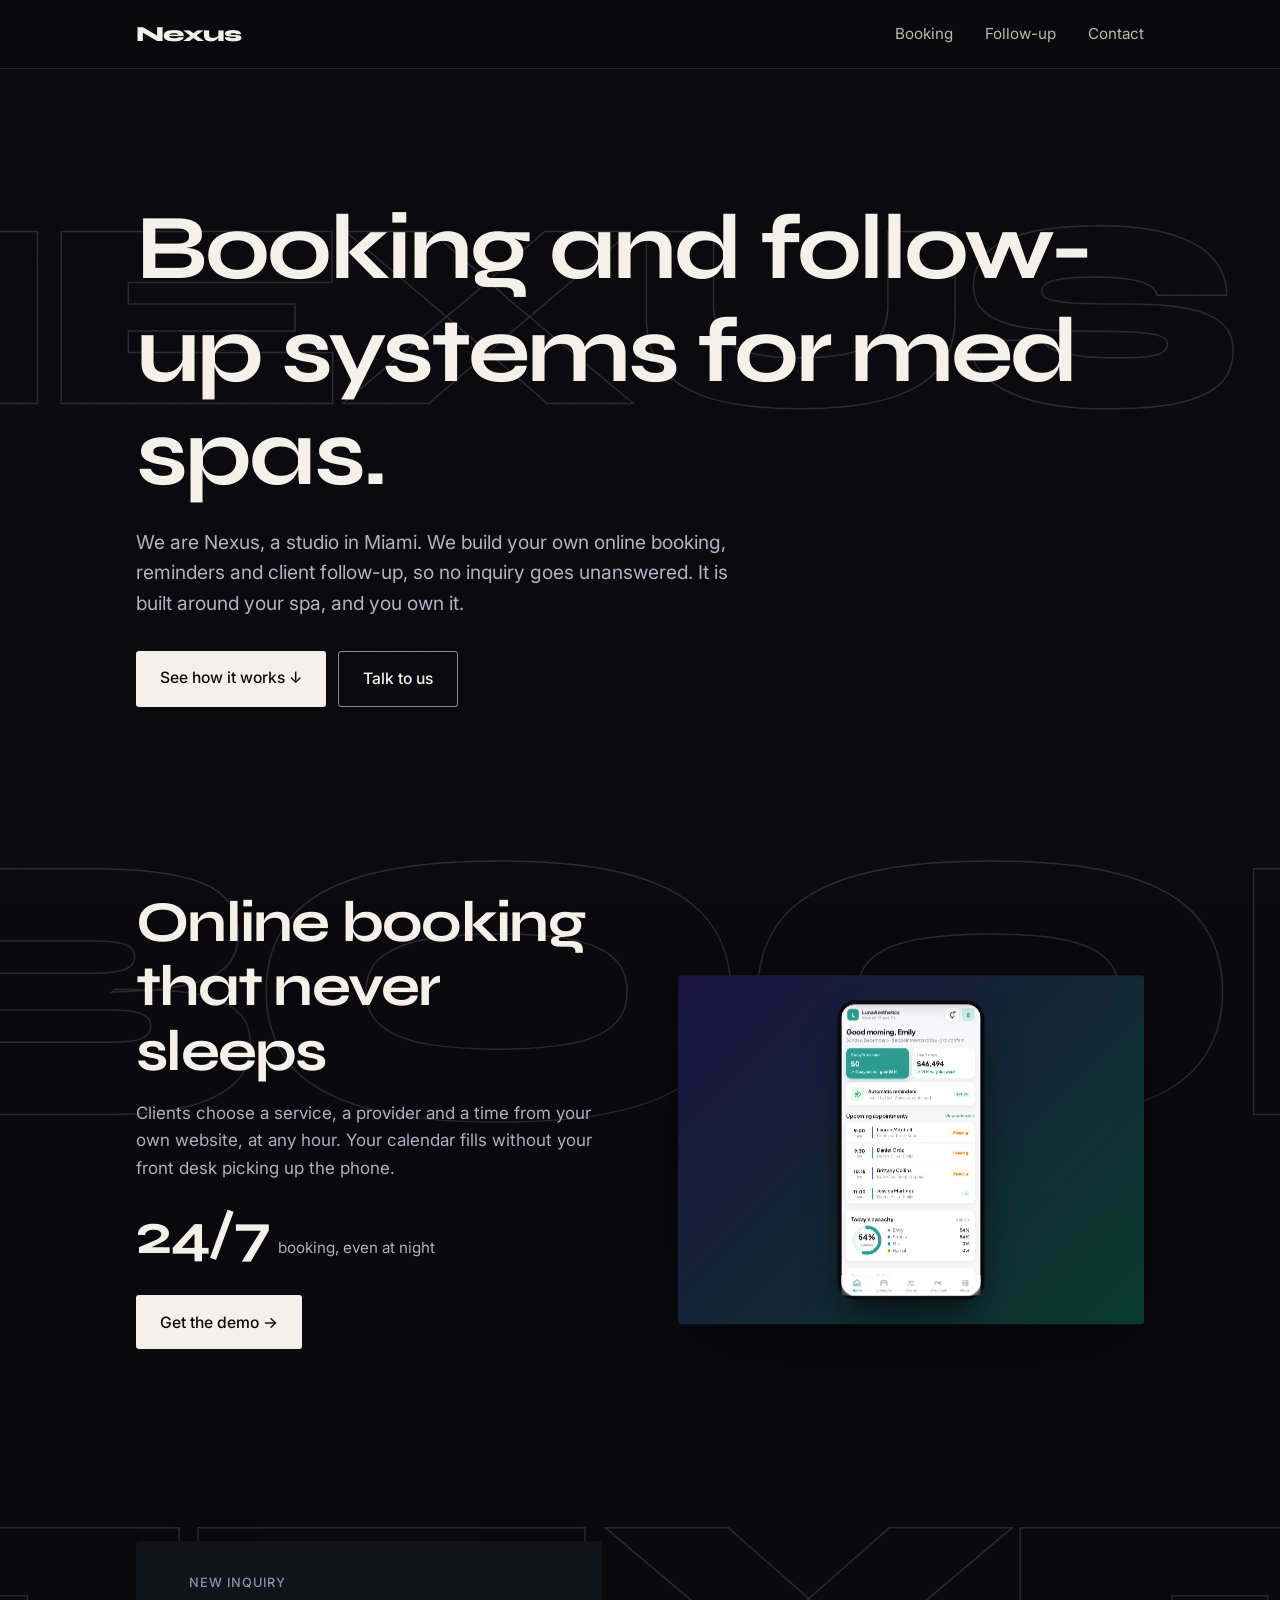
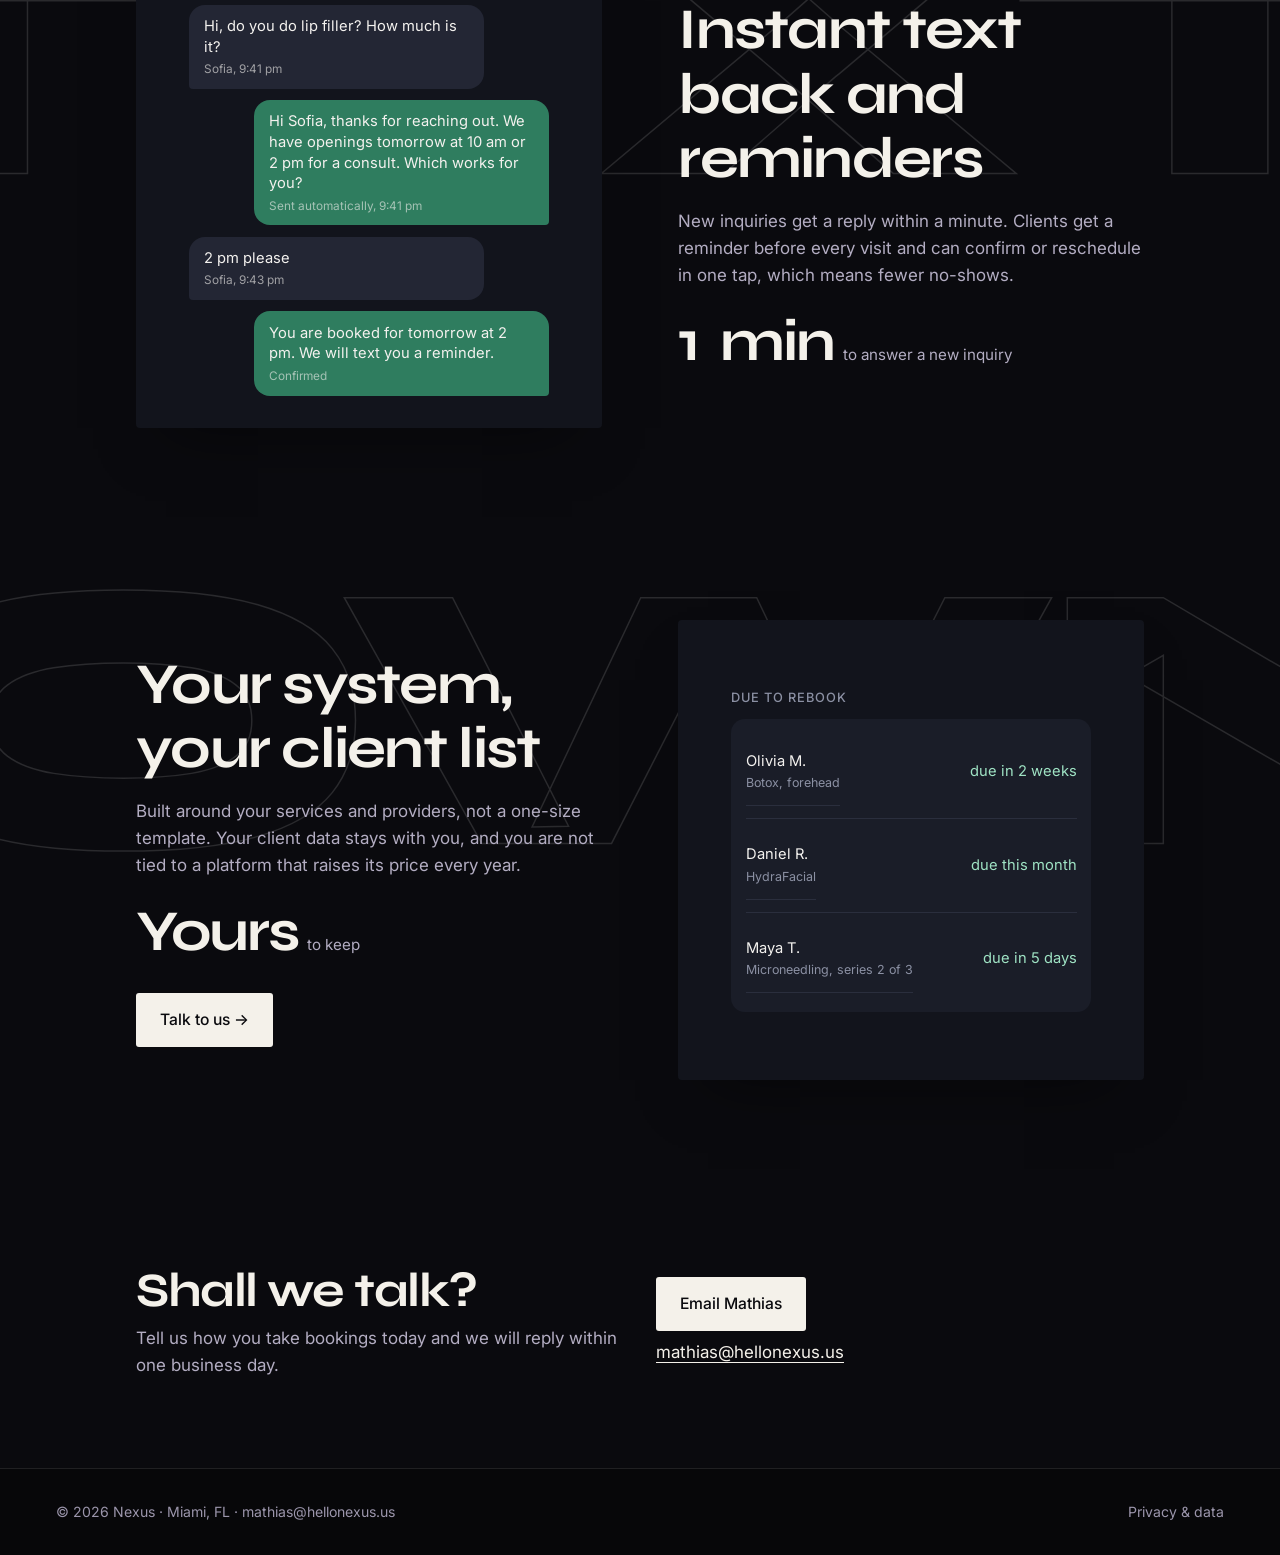
==== index.html @ 2f98dc68 "Nexus landing for med spas" ====
<!DOCTYPE html>
<html lang="en" data-lang="en">
<head>
<meta charset="UTF-8"><meta name="viewport" content="width=device-width, initial-scale=1">
<title>Nexus | Booking and follow-up systems for med spas</title>
<meta name="description" content="Nexus builds your own online booking, reminders and client follow-up system for med spas and aesthetics clinics. You own it.">
<meta property="og:title" content="Nexus | Booking and follow-up systems for med spas"><meta property="og:description" content="Online booking, instant text back and automatic reminders, built around your spa. You own it."><meta property="og:type" content="website">
<link rel="icon" href="data:image/svg+xml,%3Csvg xmlns='http://www.w3.org/2000/svg' viewBox='0 0 32 32'%3E%3Crect width='32' height='32' fill='%23161514'/%3E%3Cpath d='M8 24V8h3.6l8.8 10.4V8H24v16h-3.6L11.6 13.6V24z' fill='%23fff'/%3E%3C/svg%3E">
<link rel="preconnect" href="https://fonts.googleapis.com"><link rel="preconnect" href="https://fonts.gstatic.com" crossorigin>
<link href="https://fonts.googleapis.com/css2?family=Inter:wght@400;500;600;700&family=Syne:wght@600;700;800&display=swap" rel="stylesheet">
<link rel="stylesheet" href="style.css">
<style>
.mock{display:grid;place-items:center;min-height:clamp(320px,38vw,460px);border-radius:4px;background:#12141c;box-shadow:0 30px 60px -30px rgba(0,0,0,.5);padding:clamp(1rem,3vw,2rem);overflow:hidden}
.mock .panel{width:min(100%,360px);display:grid;gap:.7rem}
.bub{max-width:82%;padding:.7rem .95rem;border-radius:16px;font-size:.92rem;line-height:1.4;color:#f3f1ee}
.bub.in{background:#232634;border-bottom-left-radius:4px}
.bub.out{background:#2f7d5f;border-bottom-right-radius:4px;margin-left:auto}
.bub small{display:block;opacity:.6;font-size:.74rem;margin-top:.25rem}
.lst{background:#1a1d28;border-radius:14px;padding:.4rem .9rem}
.lst div{display:flex;justify-content:space-between;align-items:center;gap:1rem;padding:.75rem 0;border-bottom:1px solid #2a2e3d;font-size:.92rem;color:#f3f1ee}
.lst div:last-child{border:0}
.lst span{color:#9fe3c4;white-space:nowrap}
.lst small{color:#8b90a3;display:block;font-size:.78rem}
.mock h4{color:#8b90a3;font-weight:500;font-size:.8rem;letter-spacing:.08em;text-transform:uppercase}
</style>
</head>
<body>
<a class="skip" href="#main">Skip to content</a>
<header class="top"><div class="wrap">
  <a class="logo" href="./" aria-label="Nexus">Nexus</a>
  <nav class="nav" aria-label="Main"><a href="#booking">Booking</a><a href="#followup">Follow-up</a><a href="#contact">Contact</a></nav>
</div></header>
<main id="main">

<section class="hero" data-bg="#0a0a0e" data-word="NEXUS"><div class="wrap">
  <h1>Booking and follow-up systems for med spas.</h1>
  <p class="lead">We are Nexus, a studio in Miami. We build your own online booking, reminders and client follow-up, so no inquiry goes unanswered. It is built around your spa, and you own it.</p>
  <div class="btn-row"><a class="btn" href="#booking">See how it works &darr;</a><a class="btn line" href="mailto:mathias@hellonexus.us?subject=Booking%20system%20for%20my%20spa">Talk to us</a></div>
</div></section>

<div id="booking">
<section class="band" data-bg="#2a1262" data-word="BOOK"><div class="wrap band-grid">
  <div><h2>Online booking that never sleeps</h2><p>Clients choose a service, a provider and a time from your own website, at any hour. Your calendar fills without your front desk picking up the phone.</p>
  <div class="big"><b>24/7</b><span>booking, even at night</span></div>
  <div class="btn-row"><a class="btn" href="mailto:mathias@hellonexus.us?subject=Send%20me%20the%20demo">Get the demo &rarr;</a></div></div>
  <a aria-hidden="true" class="band-img" data-preview href="mailto:mathias@hellonexus.us?subject=Send%20me%20the%20demo" tabindex="-1"><span class="skel skel-fill"></span><iframe data-src="demos/_spa.html" title="Preview of the booking system" tabindex="-1" aria-hidden="true" loading="lazy" scrolling="no"></iframe></a>
</div></section>

<section class="band rev" id="followup" data-bg="#0b3b2d" data-word="TEXT"><div class="wrap band-grid">
  <div><h2>Instant text back and reminders</h2><p>New inquiries get a reply within a minute. Clients get a reminder before every visit and can confirm or reschedule in one tap, which means fewer no-shows.</p>
  <div class="big"><b>1 min</b><span>to answer a new inquiry</span></div></div>
  <div class="mock" role="img" aria-label="Example text conversation between a spa and a new client"><div class="panel">
    <h4>New inquiry</h4>
    <div class="bub in">Hi, do you do lip filler? How much is it?<small>Sofia, 9:41 pm</small></div>
    <div class="bub out">Hi Sofia, thanks for reaching out. We have openings tomorrow at 10 am or 2 pm for a consult. Which works for you?<small>Sent automatically, 9:41 pm</small></div>
    <div class="bub in">2 pm please<small>Sofia, 9:43 pm</small></div>
    <div class="bub out">You are booked for tomorrow at 2 pm. We will text you a reminder.<small>Confirmed</small></div>
  </div></div>
</div></section>

<section class="band" data-bg="#2a1262" data-word="OWN"><div class="wrap band-grid">
  <div><h2>Your system, your client list</h2><p>Built around your services and providers, not a one-size template. Your client data stays with you, and you are not tied to a platform that raises its price every year.</p>
  <div class="big"><b>Yours</b><span>to keep</span></div>
  <div class="btn-row"><a class="btn" href="mailto:mathias@hellonexus.us?subject=Booking%20system%20for%20my%20spa">Talk to us &rarr;</a></div></div>
  <div class="mock" role="img" aria-label="Example list of clients due to rebook"><div class="panel">
    <h4>Due to rebook</h4>
    <div class="lst">
      <div><div style="display:block">Olivia M.<small>Botox, forehead</small></div><span>due in 2 weeks</span></div>
      <div><div style="display:block">Daniel R.<small>HydraFacial</small></div><span>due this month</span></div>
      <div><div style="display:block">Maya T.<small>Microneedling, series 2 of 3</small></div><span>due in 5 days</span></div>
    </div>
  </div></div>
</div></section>
</div>

<section class="sec" id="contact" data-bg="#0a0a0e"><div class="wrap contact">
  <div><h2>Shall we talk?</h2><p>Tell us how you take bookings today and we will reply within one business day.</p></div>
  <div><a class="btn" href="mailto:mathias@hellonexus.us?subject=Booking%20system%20for%20my%20spa">Email Mathias</a><p><a href="mailto:mathias@hellonexus.us">mathias@hellonexus.us</a></p></div>
</div></section>

</main>
<footer class="foot">
  <span>&copy; <span id="yr">2026</span> Nexus &middot; Miami, FL &middot; <a href="mailto:mathias@hellonexus.us">mathias@hellonexus.us</a></span>
  <a href="privacy.html">Privacy &amp; data</a>
</footer>
<script src="common.js"></script>
</body></html>
---- style.css ----
:root{
  --bg:#fff; --soft:#f4f3f0; --line:#dcdad5; --text:#161514; --muted:#6a6660;
  --accent:#d9480f;
  --font:'Inter',system-ui,-apple-system,'Segoe UI',sans-serif;
  --gutter:clamp(1.25rem,5vw,3.5rem); --max:1120px;
}
*,*::before,*::after{box-sizing:border-box;margin:0;padding:0}
html{scroll-behavior:smooth;-webkit-text-size-adjust:100%}
body{font-family:var(--font);font-size:1.0625rem;line-height:1.6;background:var(--bg);color:var(--text);-webkit-font-smoothing:antialiased;overflow-x:hidden}
img,video,svg{display:block;max-width:100%}
button,input{font:inherit;color:inherit}
button{cursor:pointer;background:none;border:0}
a{color:inherit}
:focus-visible{outline:2px solid var(--accent);outline-offset:3px}
.sr-only{position:absolute;width:1px;height:1px;overflow:hidden;clip:rect(0 0 0 0);white-space:nowrap}
.skip{position:absolute;left:-999px;top:0;background:var(--text);color:#fff;padding:1rem;z-index:999}
.skip:focus{left:0}
html[data-lang="es"] .en,html[data-lang="en"] .es{display:none!important}
.wrap{max-width:var(--max);margin:0 auto;padding-inline:var(--gutter)}
h1,h2,h3{font-weight:600;letter-spacing:-.02em;line-height:1.12}
h1{font-size:clamp(2.1rem,5vw,3.6rem);max-width:20ch}
h2{font-size:clamp(1.5rem,3vw,2.1rem)}
h3{font-size:1.25rem}
p.lead{font-size:1.2rem;color:var(--muted);max-width:52ch;margin-top:1.25rem}
.muted{color:var(--muted)}

.top{border-bottom:1px solid var(--line);background:#fff;position:sticky;top:0;z-index:50}
.top .wrap{display:flex;align-items:center;justify-content:space-between;height:68px;gap:1.5rem}
.logo{font-weight:700;font-size:1.35rem;letter-spacing:-.03em;text-decoration:none}
.nav{display:flex;gap:2rem}
.nav a{text-decoration:none;font-size:.95rem;color:var(--muted)}
.nav a:hover,.nav a[aria-current="page"]{color:var(--text)}
.nav a[aria-current="page"]{text-decoration:underline;text-underline-offset:6px;text-decoration-thickness:1px}
.lang{display:flex;gap:.25rem;font-size:.85rem}
.lang button{padding:.25rem .55rem;color:var(--muted);border-radius:3px}
.lang button[aria-pressed="true"]{color:var(--text);font-weight:600;background:var(--soft)}
@media(max-width:760px){.nav{display:none}}

.btn{display:inline-block;background:var(--text);color:#fff;padding:.9rem 1.5rem;border-radius:3px;text-decoration:none;font-weight:500;font-size:.98rem;transition:background .2s}
.btn:hover{background:var(--accent)}
.btn.line{background:transparent;color:var(--text);border:1px solid var(--text)}
.btn.line:hover{background:var(--text);color:#fff}
.btn-row{display:flex;flex-wrap:wrap;gap:.75rem;margin-top:2rem}

.sec{padding-block:clamp(3rem,7vw,5.5rem)}
.sec+.sec{border-top:1px solid var(--line)}
.soft{background:var(--soft)}
.head{margin-bottom:2.5rem;max-width:640px}
.head p{color:var(--muted);margin-top:.75rem}
.back{display:inline-block;margin-bottom:2rem;color:var(--muted);text-decoration:none;font-size:.95rem}
.back:hover{color:var(--text)}

.hero{padding-block:clamp(3.5rem,9vw,7rem) clamp(2.5rem,6vw,4.5rem)}
.services{border-top:1px solid var(--line)}
.svc{display:grid;grid-template-columns:320px 1fr auto;gap:2.5rem;align-items:center;padding:2.25rem 0;border-bottom:1px solid var(--line);text-decoration:none}
.svc-img{aspect-ratio:4/3;background:var(--soft);overflow:hidden;position:relative;border-radius:3px}
.svc-img img{width:100%;height:100%;object-fit:cover}
.svc-img iframe{position:absolute;top:0;left:0;width:1440px;height:1080px;border:0;transform-origin:0 0;pointer-events:none;opacity:0;transition:opacity .4s}
.svc-img.ready iframe{opacity:1}
.svc h3{font-size:1.6rem;margin-bottom:.4rem}
.svc p{color:var(--muted);max-width:46ch}
.svc-side{text-align:right;min-width:150px}
.svc-side b{display:block;font-size:1.3rem;font-weight:600}
.svc-side span{font-size:.9rem;color:var(--muted);display:block}
.svc-side em{font-style:normal;text-decoration:underline;text-underline-offset:4px;font-size:.95rem;display:inline-block;margin-top:.6rem}
.svc:hover h3,.svc:hover em{color:var(--accent)}
.mini{position:absolute;inset:14% 30% 0;background:#151311;border-radius:16px 16px 0 0;padding:8px}
.mini div{height:100%;background:#1f1c19;border-radius:10px 10px 0 0;padding:8px;display:grid;gap:5px;align-content:start}
.mini i{display:block;height:7px;background:#37322d;border-radius:2px}
.mini i.k{height:34px;background:var(--accent);border-radius:5px}
@media(max-width:860px){.svc{grid-template-columns:1fr;gap:1.25rem;padding:1.75rem 0}.svc-side{text-align:left}}
.contact{display:grid;grid-template-columns:1fr 1fr;gap:2rem}
.contact p{color:var(--muted);margin-top:.5rem}
.contact a{color:var(--text)}
@media(max-width:700px){.contact{grid-template-columns:1fr}}

.ptitle{padding-block:clamp(2.5rem,6vw,4.5rem) clamp(2rem,4vw,3rem)}
.price{display:flex;align-items:baseline;gap:.75rem;margin-top:2rem;flex-wrap:wrap}
.price b{font-size:clamp(2.6rem,6vw,4rem);font-weight:600;letter-spacing:-.04em;line-height:1}
.price span{color:var(--muted)}
.price-note{font-size:.88rem;color:var(--muted);margin-top:.4rem}
.incl{list-style:none;margin-top:1.5rem;display:grid;gap:.4rem}
.incl li::before,.feat-list li::before{content:"✓";margin-right:.6rem;color:var(--accent);font-weight:700}

.demos{display:grid;grid-template-columns:repeat(4,1fr);gap:1.5rem 1.25rem}
@media(max-width:1000px){.demos{grid-template-columns:repeat(2,1fr)}}
@media(max-width:520px){.demos{grid-template-columns:1fr}}
.demo{text-align:left;display:flex;flex-direction:column;gap:.7rem}
.demo-screen{position:relative;aspect-ratio:4/3;overflow:hidden;background:var(--soft);border:1px solid var(--line);border-radius:3px;transition:border-color .2s}
.demo:hover .demo-screen{border-color:var(--text)}
.demo-screen iframe{position:absolute;top:0;left:0;width:1440px;height:1080px;border:0;transform-origin:0 0;pointer-events:none;opacity:0;transition:opacity .4s}
.demo-screen.ready iframe{opacity:1}
.demo-meta{display:flex;justify-content:space-between;align-items:baseline;gap:.5rem}
.demo-meta b{font-weight:600;display:block;line-height:1.25}
.demo-meta .kind{font-size:.88rem;color:var(--muted)}
.demo-open{font-size:.85rem;color:var(--muted);text-decoration:underline;text-underline-offset:3px}
.skel{background:linear-gradient(100deg,#ecebe7 30%,#f6f5f2 50%,#ecebe7 70%);background-size:200% 100%;animation:shimmer 1.3s linear infinite}
@keyframes shimmer{to{background-position:-200% 0}}
.skel-fill{position:absolute;inset:0}
.ready>.skel-fill{display:none}

dialog.viewer{border:1px solid var(--line);border-radius:4px;padding:0;background:#fff;width:min(1280px,96vw);height:min(92vh,900px);margin:auto;overflow:hidden}
dialog.viewer::backdrop{background:rgba(20,18,16,.6)}
.viewer-bar{display:flex;align-items:center;justify-content:space-between;gap:1rem;padding:.7rem 1rem;border-bottom:1px solid var(--line);flex-wrap:wrap}
.viewer-bar b{font-weight:600}
.viewer-bar .grp{display:flex;gap:.4rem;flex-wrap:wrap}
.vbtn{font-size:.85rem;border:1px solid var(--line);padding:.35rem .85rem;border-radius:3px;text-decoration:none;display:inline-block;color:var(--text)}
.vbtn[aria-pressed="true"],.vbtn:hover{background:var(--text);color:#fff;border-color:var(--text)}
.viewer-stage{height:calc(100% - 55px);display:flex;justify-content:center;background:var(--soft)}
.viewer-stage iframe{border:0;background:#fff;width:100%;height:100%}
.viewer-stage.mobile iframe{width:390px;max-width:100%}

.soft-grid{display:grid;grid-template-columns:1fr 380px;gap:clamp(2rem,6vw,5rem);align-items:start}
.soft-grid>*,.reel-grid>*{min-width:0}
@media(max-width:940px){.soft-grid{grid-template-columns:1fr}.phone-col{justify-self:center}}
.phone-col{width:100%;max-width:370px;position:sticky;top:90px}
@media(max-width:940px){.phone-col{position:static}}
.app-picker{display:grid;gap:0;margin:1.5rem 0;border-top:1px solid var(--line)}
.app-picker button{display:block;text-align:left;padding:1rem .25rem;border-bottom:1px solid var(--line);position:relative;color:var(--muted)}
.app-picker button b{display:block;font-weight:600;color:var(--text)}
.app-picker .n{display:none}
.app-picker .d{font-size:.92rem}
.app-picker button[aria-pressed="true"]::before{content:"";position:absolute;left:-1rem;top:1rem;bottom:1rem;width:3px;background:var(--accent)}
.feat-list{list-style:none;display:grid;gap:.6rem;margin-top:1.5rem}
.hint{margin-top:1.5rem;font-size:.9rem;color:var(--muted)}
.phone{width:100%;border:1px solid #2b2722;border-radius:42px;padding:10px;background:#0c0b0a;box-shadow:0 20px 50px -20px rgba(0,0,0,.45)}
.screen{border-radius:33px;background:#15120f;height:660px;overflow:hidden;position:relative;display:flex;flex-direction:column;color:#f3eee6}
.notch{position:absolute;top:9px;left:50%;transform:translateX(-50%);width:88px;height:24px;background:#0c0b0a;border-radius:20px;z-index:5}
.status{display:flex;justify-content:space-between;padding:14px 22px 6px;font-size:.72rem;font-weight:600}
.app-body{flex:1;overflow-y:auto;padding:1rem 18px}
.app-body h4{font-weight:600;font-size:1.45rem;letter-spacing:-.02em;line-height:1.1}
.app-body .sub{font-size:.78rem;color:#a49d91;margin:.3rem 0 1rem}
.tabbar{display:grid;grid-template-columns:repeat(3,1fr);border-top:1px solid #2d2822;background:#100e0c}
.tabbar button{padding:.85rem .2rem 1rem;font-size:.75rem;color:#7c766c}
.tabbar button[aria-selected="true"]{color:#f3eee6;box-shadow:inset 0 2px 0 var(--accent)}
.kpi-main{background:var(--accent);padding:1.25rem;margin-bottom:.6rem;border-radius:10px;color:#fff}
.kpi-main small{font-size:.75rem;opacity:.9;display:block}
.kpi-main b{font-weight:600;font-size:2.2rem;letter-spacing:-.03em;line-height:1.15;display:block}
.kpi-row{display:grid;grid-template-columns:1fr 1fr;gap:.6rem;margin-bottom:.9rem}
.kpi{background:#221e19;padding:.8rem;border-radius:8px}
.kpi small{font-size:.72rem;color:#a49d91;display:block}
.kpi b{font-weight:600;font-size:1.25rem}
.bars{display:flex;align-items:flex-end;gap:7px;height:66px;margin:.4rem 0 .9rem}
.bars i{flex:1;background:#3a2a22;border-top:2px solid var(--accent);display:block}
.act{width:100%;background:#f3eee6;color:#15120f;font-weight:600;font-size:.85rem;padding:.9rem;border-radius:8px}
.act:active{transform:scale(.98)}
.row{display:grid;grid-template-columns:1fr auto;gap:.3rem .6rem;width:100%;text-align:left;background:#221e19;padding:.8rem .9rem;margin-bottom:.5rem;border-radius:8px}
.row b{font-weight:600;font-size:.95rem}
.row small{font-size:.75rem;color:#a49d91;display:block}
.chip{font-size:.68rem;font-weight:600;padding:.2rem .5rem;border-radius:99px;background:rgba(217,72,15,.2);color:#ff8a5c;align-self:start;white-space:nowrap;display:inline-block}
.row.done .chip{background:rgba(76,195,138,.16);color:#4cc38a}
.note{background:rgba(76,195,138,.1);border:1px solid rgba(76,195,138,.25);padding:.75rem .85rem;margin-bottom:.5rem;border-radius:8px;animation:pop .35s both}
.note small{font-size:.7rem;color:#4cc38a;display:block;margin-bottom:.15rem;font-weight:600}
.note p{font-size:.85rem;line-height:1.35}
@keyframes pop{from{transform:translateY(-8px);opacity:0}}
.toast{position:absolute;top:44px;left:12px;right:12px;background:#f3eee6;color:#141210;padding:.75rem .9rem;border-radius:10px;z-index:6;animation:pop .35s both;box-shadow:0 12px 30px -8px #000}
.toast small{font-size:.68rem;font-weight:700;color:#0b7a3d;display:block}
.toast p{font-size:.82rem;line-height:1.3}
.empty{font-size:.85rem;color:#7c766c;padding:1.5rem 0;text-align:center}
.login{flex:1;display:flex;flex-direction:column;justify-content:center;padding:0 28px;gap:.75rem}
.login .lock{width:48px;height:48px;border-radius:12px;background:var(--accent);color:#fff;display:grid;place-items:center;font-weight:700;font-size:1.3rem;margin-bottom:.3rem}
.login h4{font-weight:600;font-size:1.6rem;letter-spacing:-.02em;line-height:1.1}
.login label{font-size:.78rem;color:#a49d91}
.login input{width:100%;background:#221e19;border:1px solid #3a342e;border-radius:8px;padding:.85rem;letter-spacing:.25em}
.login input:focus{border-color:var(--accent);outline:0}
.login .err{font-size:.78rem;color:#ff8a78;min-height:1.2em}
.login .tip{font-size:.75rem;color:#7c766c;text-align:center}
.shake{animation:shake .35s}
@keyframes shake{25%{transform:translateX(-7px)}75%{transform:translateX(7px)}}
.sk-line{height:16px;margin-bottom:.6rem;border-radius:4px;background:#2a2622}.sk-blk{height:84px;margin-bottom:.6rem;border-radius:8px;background:#2a2622}
@media(max-width:460px){.screen{height:620px}}

.reel-grid{display:grid;grid-template-columns:320px 1fr;gap:clamp(2rem,6vw,5rem);align-items:center}
@media(max-width:800px){.reel-grid{grid-template-columns:1fr}.reel-col{justify-self:center}}
.reel{width:320px;max-width:100%;aspect-ratio:9/16;background:#000;position:relative;border-radius:4px;overflow:hidden}
.reel video{position:relative;z-index:1;width:100%;height:100%;object-fit:cover}
.reel-ctrl{display:flex;gap:.4rem;margin-top:.75rem}
.steps{list-style:none;counter-reset:s;display:grid;gap:1.25rem;margin-top:1.75rem}
.steps li{counter-increment:s;display:grid;grid-template-columns:2rem 1fr}
.steps li::before{content:counter(s) ".";font-weight:600;color:var(--accent)}
.steps b{display:block;font-weight:600}
.steps span{color:var(--muted)}
.ai-note{font-size:.85rem;color:var(--muted);margin-top:1.75rem}
.masonry{columns:4;column-gap:.75rem}
@media(max-width:900px){.masonry{columns:3}}@media(max-width:600px){.masonry{columns:2}}
.ph{break-inside:avoid;margin-bottom:.75rem;position:relative;background:var(--soft);border-radius:3px;overflow:hidden}
.ph img{width:100%;height:auto;opacity:0;transition:opacity .5s}
.ph.ready img{opacity:1}
.ph figcaption{position:absolute;left:8px;bottom:8px;background:rgba(255,255,255,.92);font-size:.72rem;padding:.15rem .5rem;border-radius:2px}

.foot{border-top:1px solid var(--line);padding:2rem var(--gutter);display:flex;justify-content:space-between;gap:1rem;flex-wrap:wrap;font-size:.88rem;color:var(--muted)}
.foot a{text-decoration:none}.foot a:hover{color:var(--text)}
.wa{position:fixed;right:18px;bottom:18px;z-index:60;display:flex;align-items:center;gap:.55rem;background:#25D366;color:#06210f;padding:.8rem 1.1rem;border-radius:99px;font-weight:600;font-size:.9rem;text-decoration:none;box-shadow:0 6px 20px -6px rgba(0,0,0,.4)}
.wa svg{width:22px;height:22px;fill:currentColor}
@media(max-width:560px){.wa span{display:none}.wa{padding:.9rem}}
@media(prefers-reduced-motion:reduce){*,*::before,*::after{animation:none!important;transition:none!important}html{scroll-behavior:auto}}
.legal{max-width:720px;margin:0 auto;padding:4rem var(--gutter)}
.legal h1{margin-bottom:1rem}
.legal h2{font-size:1.15rem;margin:2rem 0 .5rem}
.legal p,.legal li{color:var(--muted);margin-bottom:.5rem}
.legal ul{padding-left:1.2rem}.legal a{color:var(--accent)}
.svc-side em{white-space:nowrap}

/* ───── COLOR SYSTEM (tones) ───── */
:root{--orange:#E24B18;--ink:#141210;--sand:#F3E9D6;--green:#23402f;--display:'Syne',var(--font)}
h1,h2,h3{font-family:var(--display);font-weight:700;letter-spacing:-.03em}
.logo{font-family:var(--display);font-weight:800}
.tone-orange{--bg:var(--orange);--text:var(--ink);--muted:rgba(20,18,16,.76);--line:rgba(20,18,16,.25);--accent:var(--ink);--btn-bg:var(--ink);--btn-fg:#f5f0e6;--btn-hover:#000}
.tone-ink{--bg:var(--ink);--text:#f5f0e6;--muted:#b9b2a5;--line:rgba(245,240,230,.18);--accent:var(--orange);--btn-bg:var(--orange);--btn-fg:var(--ink);--btn-hover:#ff6a38}
.tone-sand{--bg:var(--sand);--text:var(--ink);--muted:#5d5548;--line:rgba(20,18,16,.16);--accent:#c2410c;--btn-bg:var(--ink);--btn-fg:#f5f0e6;--btn-hover:var(--orange)}
.tone-green{--bg:var(--green);--text:#f5f0e6;--muted:#c3d1c2;--line:rgba(245,240,230,.2);--accent:#f0c36a;--btn-bg:#f5f0e6;--btn-fg:var(--green);--btn-hover:#f0c36a}
[class*="tone-"]{background:var(--bg);color:var(--text)}
[class*="tone-"] .btn{background:var(--btn-bg);color:var(--btn-fg)}
[class*="tone-"] .btn:hover{background:var(--btn-hover)}
[class*="tone-"] .btn.line{background:transparent;color:var(--text);border-color:var(--text)}
[class*="tone-"] .btn.line:hover{background:var(--text);color:var(--bg)}
[class*="tone-"] .back{color:var(--muted)}[class*="tone-"] .back:hover{color:var(--text)}
[class*="tone-"] .lead,[class*="tone-"] .head p{color:var(--muted)}
.top{background:var(--ink);border-color:#000}
.top .logo,.top .nav a:hover,.top .nav a[aria-current="page"]{color:#f5f0e6}
.top .nav a{color:#b9b2a5}
.top .lang button{color:#b9b2a5}
.top .lang button[aria-pressed="true"]{background:var(--orange);color:var(--ink)}
.hero{padding-block:clamp(4rem,10vw,8rem) clamp(3rem,7vw,5.5rem)}
.hero h1{font-size:clamp(2.6rem,7.2vw,6rem);max-width:15ch}
.ptitle h1{font-size:clamp(2.4rem,6vw,4.6rem)}
.band{padding-block:clamp(3.5rem,8vw,6rem)}
.band-grid{display:grid;grid-template-columns:1fr 1fr;gap:clamp(2rem,6vw,5rem);align-items:center}
.band.rev .band-grid>:first-child{order:2}
.band h2{font-size:clamp(2rem,4.6vw,3.6rem);margin-bottom:1rem}
.band p{color:var(--muted);max-width:44ch}
.band .big{display:flex;align-items:baseline;gap:.6rem;margin-top:1.5rem;font-family:var(--display)}
.band .big b{font-size:clamp(2.4rem,5vw,3.6rem);letter-spacing:-.04em;line-height:1}
.band .big span{font-family:var(--font);color:var(--muted);font-size:.95rem}
.band-img{display:block;aspect-ratio:4/3;position:relative;overflow:hidden;border-radius:4px;box-shadow:0 30px 60px -30px rgba(0,0,0,.5)}
.band-img img{width:100%;height:100%;object-fit:cover;transition:transform .6s}
.band-img:hover img{transform:scale(1.04)}
.band-img iframe{position:absolute;top:0;left:0;width:1440px;height:1080px;border:0;transform-origin:0 0;pointer-events:none;opacity:0;transition:opacity .4s}
.band-img.ready iframe{opacity:1}
.band-img .mini{inset:10% 30% 0}
.band-img.phone-bg{background:var(--orange)}
@media(max-width:860px){.band-grid{grid-template-columns:1fr}.band.rev .band-grid>:first-child{order:0}}
.price b{font-family:var(--display)}
.incl li::before,.feat-list li::before{color:var(--accent)}
.contact{align-items:center}
.contact h2{font-size:clamp(1.8rem,4vw,3rem)}
.contact a:not(.btn){color:var(--text);text-decoration:underline;text-underline-offset:4px}
.foot{background:#0c0b0a;color:#8d877c;border-color:#000}.foot a:hover{color:#f5f0e6}
.app-picker button[aria-pressed="true"]::before{background:var(--ink)}
.tone-orange .app-picker,.tone-orange .app-picker button{border-color:rgba(20,18,16,.3)}
.tone-orange .app-picker button b{color:var(--ink)}
.tone-orange .feat-list li::before{color:var(--ink)}
.tone-orange .hint,.tone-orange .muted{color:rgba(20,18,16,.75)}
.tone-orange .phone{box-shadow:0 30px 60px -20px rgba(0,0,0,.6)}
.tone-green .reel-ctrl .vbtn,.tone-sand .reel-ctrl .vbtn{color:var(--text);border-color:var(--line)}
.tone-sand .reel-ctrl .vbtn[aria-pressed="true"]{background:var(--ink);color:#f5f0e6}
.tone-sand .steps span,.tone-sand .ai-note{color:var(--muted)}
.tone-sand .steps li::before{color:#c2410c}
.tone-ink .head p{color:var(--muted)}
.demo-screen,.ph{background:#e9e4da}
.phone{--accent:#E24B18;--text:#f5f0e6;--muted:#b9b2a5}

/* ───── DARK GRADIENT THEME (black → purple → green, blended on scroll) ───── */
:root{--bg:#0a0a0e;--text:#f4f1ea;--muted:#b3adc2;--line:rgba(255,255,255,.14);--soft:rgba(255,255,255,.05);--accent:#6ee7b7}
body{background:var(--page-bg,#0a0a0e);color:var(--text)}
.top{background:rgba(10,10,14,.72);backdrop-filter:blur(14px);-webkit-backdrop-filter:blur(14px);border-color:rgba(255,255,255,.1)}
.top .lang button[aria-pressed="true"]{background:#f4f1ea;color:#0a0a0e}
.btn{background:#f4f1ea;color:#0a0a0e}
.btn:hover{background:var(--accent);color:#0a0a0e}
.btn.line{background:transparent;color:var(--text);border-color:rgba(244,241,234,.55)}
.btn.line:hover{background:#f4f1ea;color:#0a0a0e}
.foot{background:rgba(0,0,0,.35);color:#9b95ab;border-color:rgba(255,255,255,.1)}
.skel{background:linear-gradient(100deg,#1a1824 30%,#26233a 50%,#1a1824 70%);background-size:200% 100%}
.demo-screen,.ph,.svc-img,.band-img{background:#15131d}
.demo-screen{border-color:rgba(255,255,255,.14)}
.demo:hover .demo-screen{border-color:#f4f1ea}
.demo-open{color:var(--muted)}
.app-picker button[aria-pressed="true"]::before{background:var(--accent)}
.ph figcaption{background:rgba(10,10,14,.75);color:#f4f1ea}
.vbtn{color:var(--text);border-color:rgba(255,255,255,.25)}
.vbtn[aria-pressed="true"],.vbtn:hover{background:#f4f1ea;color:#0a0a0e;border-color:#f4f1ea}
dialog.viewer{background:#14121a;color:var(--text);border-color:rgba(255,255,255,.18)}
.viewer-bar{border-color:rgba(255,255,255,.12)}
.viewer-stage{background:#0a0a0e}
.steps li::before{color:var(--accent)}
.band-img{box-shadow:0 30px 70px -30px rgba(0,0,0,.8)}
.price b,.band .big b{color:var(--text)}
.contact a:not(.btn){color:var(--text)}
.legal h1,.legal h2{color:var(--text)}
.phone{--accent:#E24B18}
.contact a.btn{color:#0a0a0e}
.band-img.wide{aspect-ratio:16/9}
body{transition:background-color 1.6s ease-out}
.band-img.tall{aspect-ratio:4/5;width:min(100%,440px);justify-self:center}
.band-img.tall img{object-position:center top}

/* ───── EFFECTS: grain, ghost words, reveal, parallax, progress ───── */
body::after{content:"";position:fixed;inset:0;z-index:100;pointer-events:none;opacity:.09;mix-blend-mode:overlay;background-image:url("data:image/svg+xml;utf8,<svg xmlns='http://www.w3.org/2000/svg' width='220' height='220'><filter id='n'><feTurbulence type='fractalNoise' baseFrequency='.85' numOctaves='2' stitchTiles='stitch'/><feColorMatrix values='0 0 0 0 1  0 0 0 0 1  0 0 0 0 1  0 0 0 .9 0'/></filter><rect width='100%' height='100%' filter='url(%23n)'/></svg>")}
[data-word]{position:relative;overflow:hidden}
[data-word]::before{content:attr(data-word);position:absolute;top:30%;left:0;z-index:0;font-family:var(--display);font-weight:800;line-height:.8;font-size:clamp(9rem,30vw,28rem);letter-spacing:-.05em;color:transparent;-webkit-text-stroke:1.5px rgba(255,255,255,.13);white-space:nowrap;pointer-events:none;transform:translate(calc(-8% + var(--p,.5) * -22%),-50%)}
.band.rev[data-word]::before{left:auto;right:0;transform:translate(calc(8% + var(--p,.5) * 22%),-50%)}
[data-word]>.wrap{position:relative;z-index:1}
.band-img{transform:translateY(var(--py,0px));will-change:transform}
.fx{opacity:0;transform:translateY(34px);transition:opacity 1s cubic-bezier(.2,.7,.2,1),transform 1s cubic-bezier(.2,.7,.2,1)}
.fx.in{opacity:1;transform:none}
.band-img.fx.in{transform:translateY(var(--py,0px))}
.progress{position:fixed;top:0;left:0;height:3px;width:100%;transform-origin:0 50%;transform:scaleX(var(--sp,0));background:linear-gradient(90deg,#6ee7b7,#a78bfa);z-index:120;pointer-events:none}
@media(prefers-reduced-motion:reduce){.fx{opacity:1;transform:none}.band-img{transform:none!important}.band::before{transform:translateY(-50%)!important}}
.band .big b{word-spacing:.18em}
.hero[data-word]::before{font-size:clamp(7rem,21vw,19rem);top:34%}
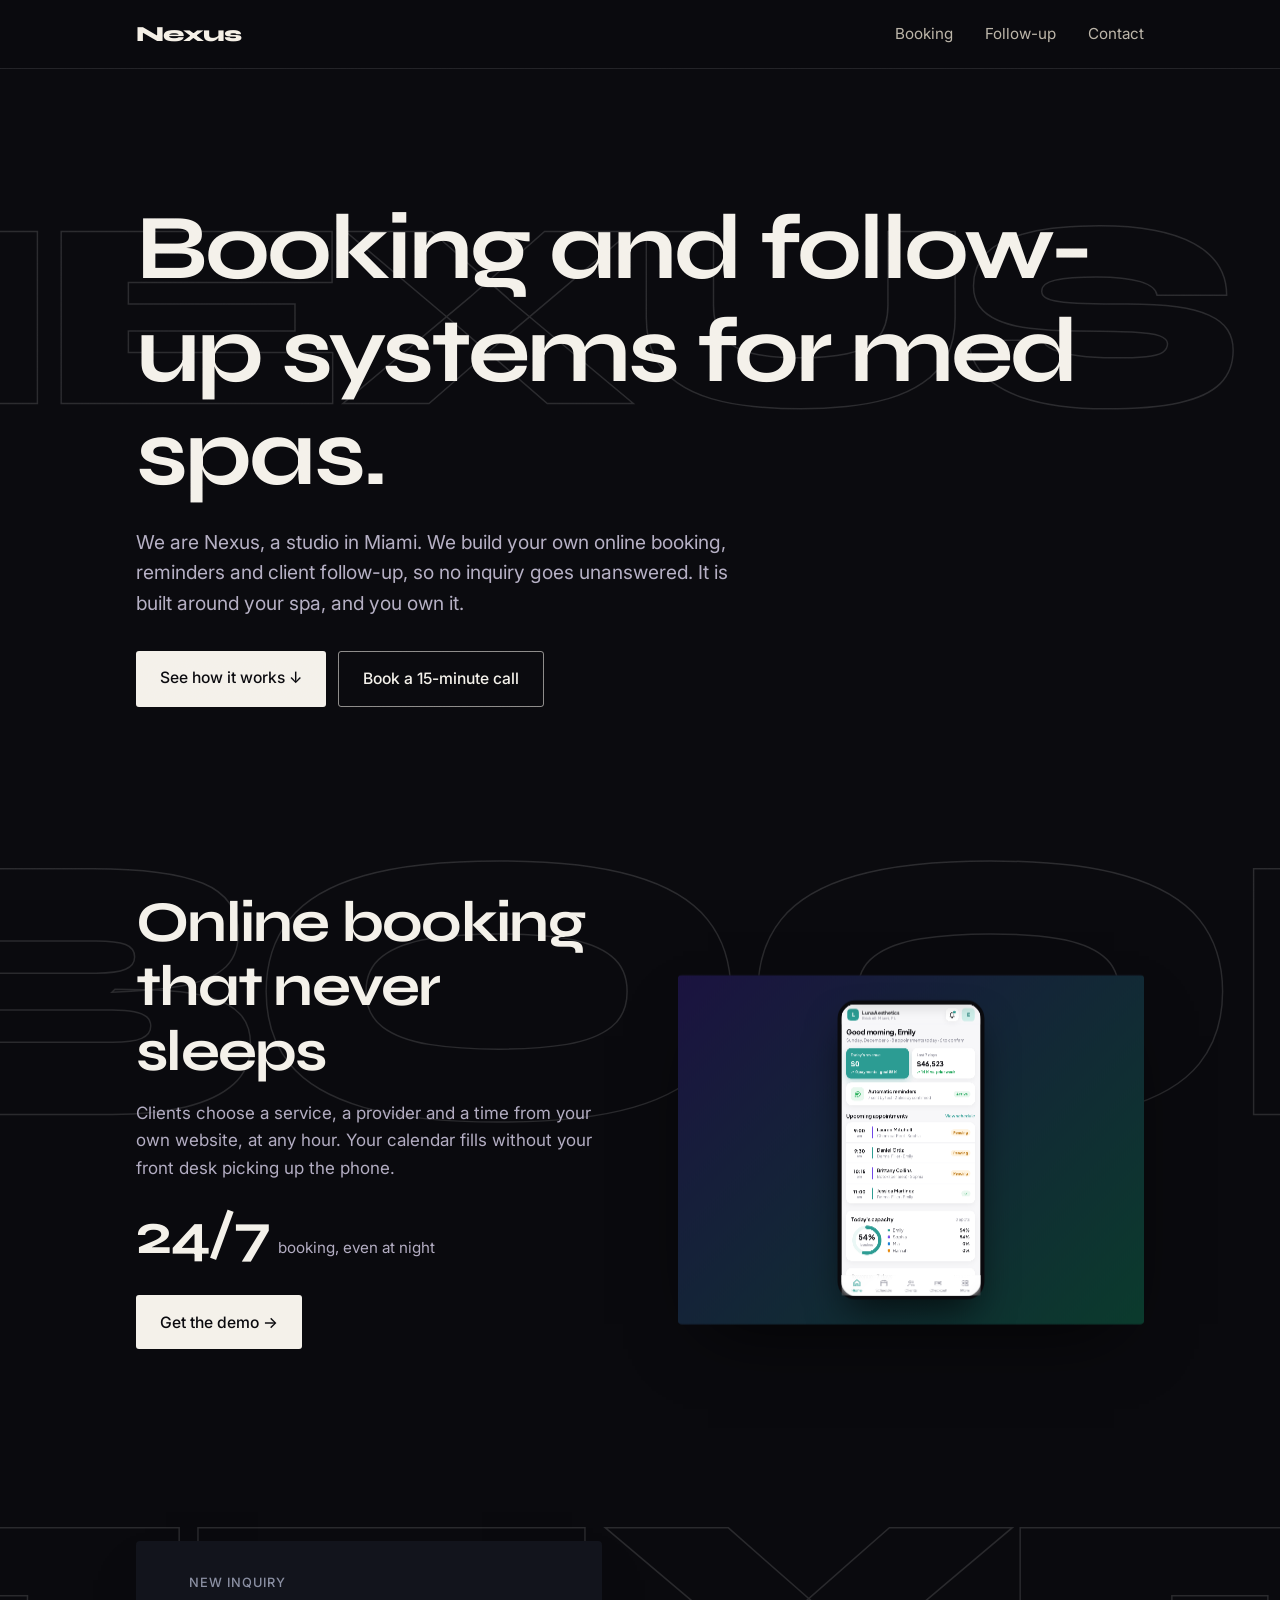
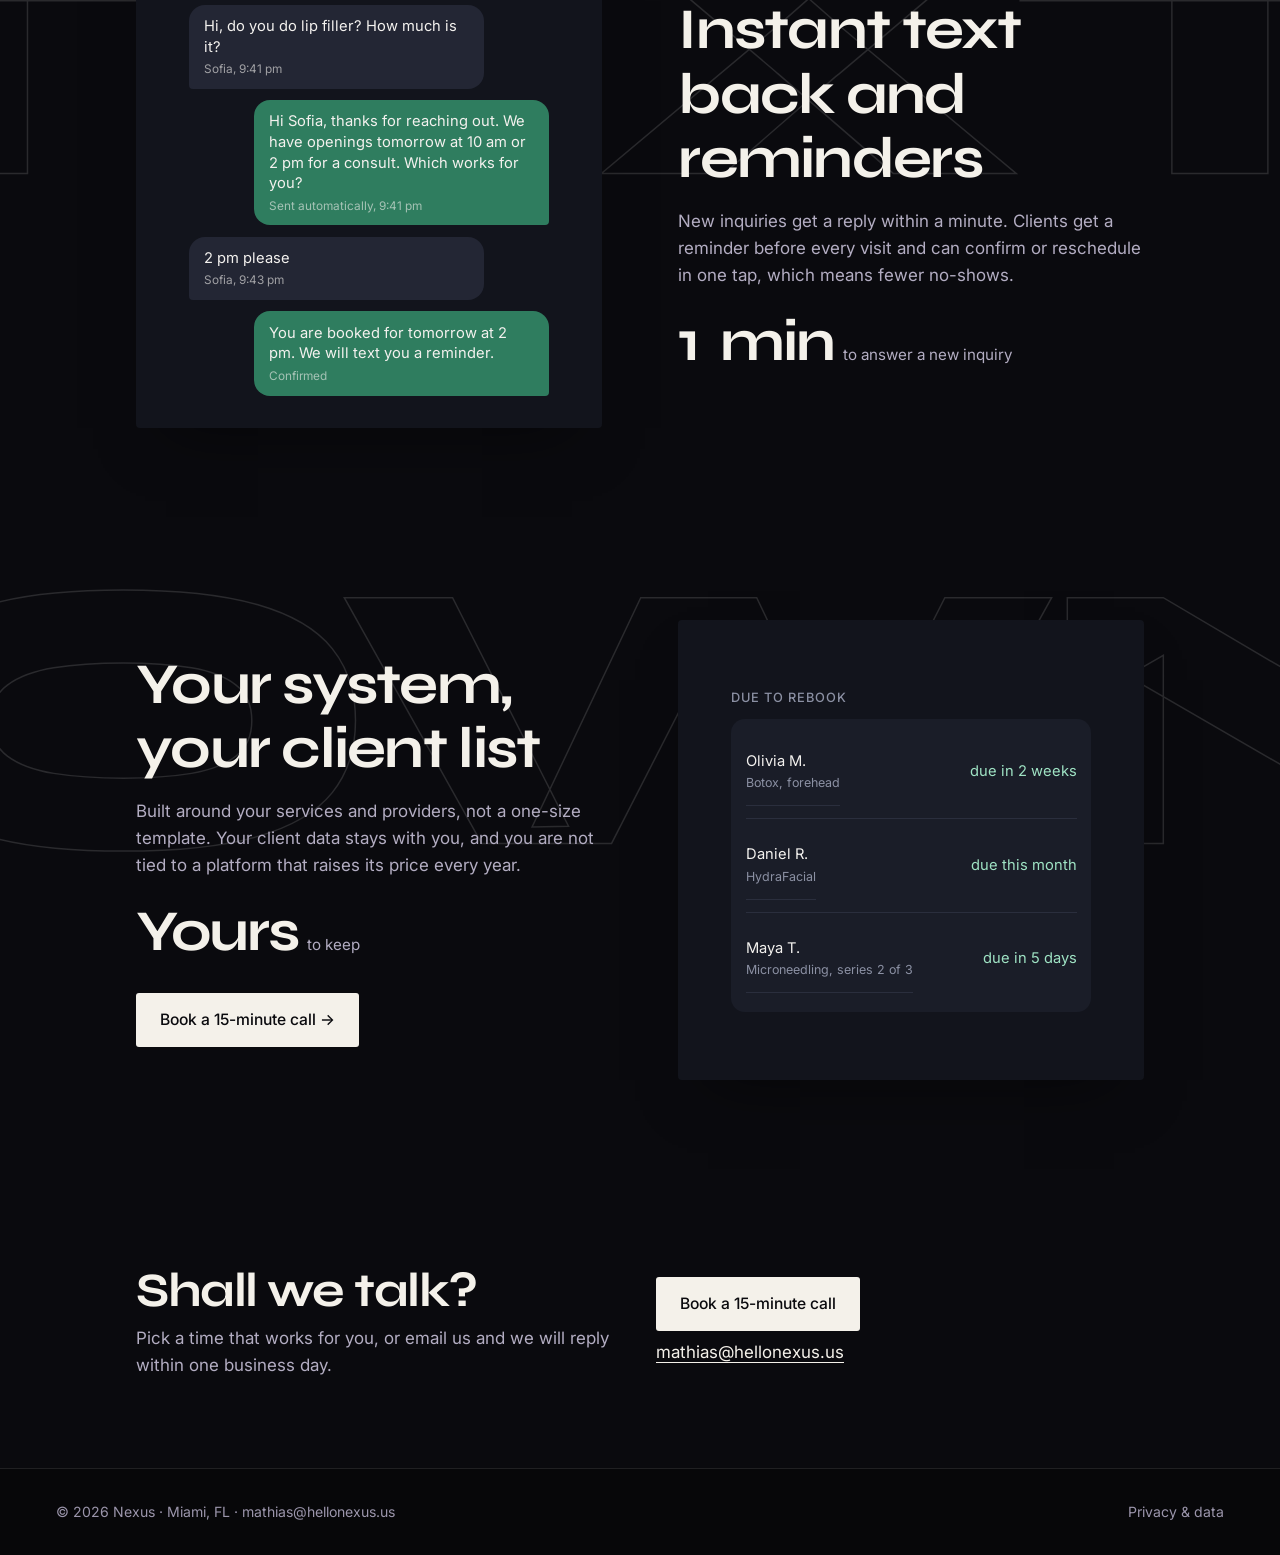
==== commit 263812a7: "Add booking calendar link" ====
--- a/index.html
+++ b/index.html
@@ -35,7 +35,7 @@
 <section class="hero" data-bg="#0a0a0e" data-word="NEXUS"><div class="wrap">
   <h1>Booking and follow-up systems for med spas.</h1>
   <p class="lead">We are Nexus, a studio in Miami. We build your own online booking, reminders and client follow-up, so no inquiry goes unanswered. It is built around your spa, and you own it.</p>
-  <div class="btn-row"><a class="btn" href="#booking">See how it works &darr;</a><a class="btn line" href="mailto:mathias@hellonexus.us?subject=Booking%20system%20for%20my%20spa">Talk to us</a></div>
+  <div class="btn-row"><a class="btn" href="#booking">See how it works &darr;</a><a class="btn line" href="https://calendar.app.google/AgBTCFQDxKNDH8zG9" target="_blank" rel="noopener">Book a 15-minute call</a></div>
 </div></section>
 
 <div id="booking">
@@ -61,7 +61,7 @@
 <section class="band" data-bg="#2a1262" data-word="OWN"><div class="wrap band-grid">
   <div><h2>Your system, your client list</h2><p>Built around your services and providers, not a one-size template. Your client data stays with you, and you are not tied to a platform that raises its price every year.</p>
   <div class="big"><b>Yours</b><span>to keep</span></div>
-  <div class="btn-row"><a class="btn" href="mailto:mathias@hellonexus.us?subject=Booking%20system%20for%20my%20spa">Talk to us &rarr;</a></div></div>
+  <div class="btn-row"><a class="btn" href="https://calendar.app.google/AgBTCFQDxKNDH8zG9" target="_blank" rel="noopener">Book a 15-minute call &rarr;</a></div></div>
   <div class="mock" role="img" aria-label="Example list of clients due to rebook"><div class="panel">
     <h4>Due to rebook</h4>
     <div class="lst">
@@ -74,8 +74,8 @@
 </div>
 
 <section class="sec" id="contact" data-bg="#0a0a0e"><div class="wrap contact">
-  <div><h2>Shall we talk?</h2><p>Tell us how you take bookings today and we will reply within one business day.</p></div>
-  <div><a class="btn" href="mailto:mathias@hellonexus.us?subject=Booking%20system%20for%20my%20spa">Email Mathias</a><p><a href="mailto:mathias@hellonexus.us">mathias@hellonexus.us</a></p></div>
+  <div><h2>Shall we talk?</h2><p>Pick a time that works for you, or email us and we will reply within one business day.</p></div>
+  <div><a class="btn" href="https://calendar.app.google/AgBTCFQDxKNDH8zG9" target="_blank" rel="noopener">Book a 15-minute call</a><p><a href="mailto:mathias@hellonexus.us">mathias@hellonexus.us</a></p></div>
 </div></section>
 
 </main>
